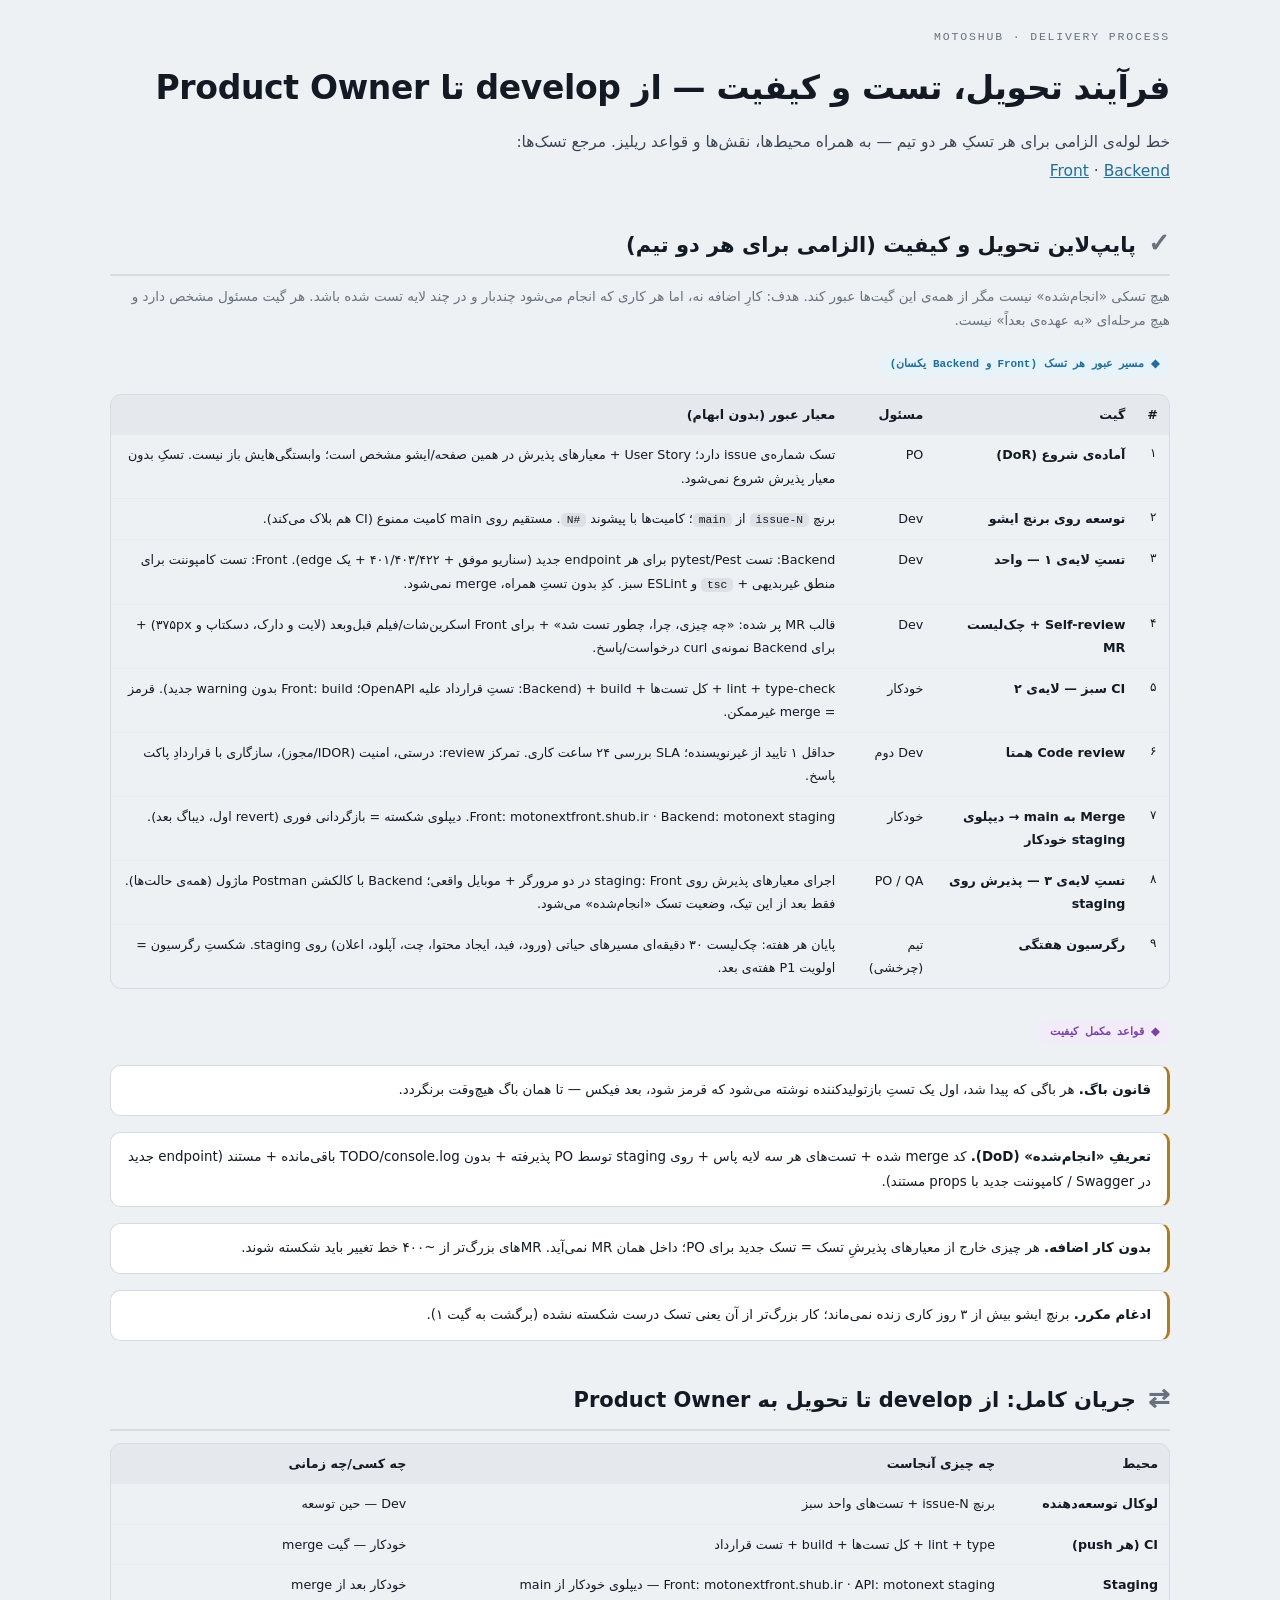
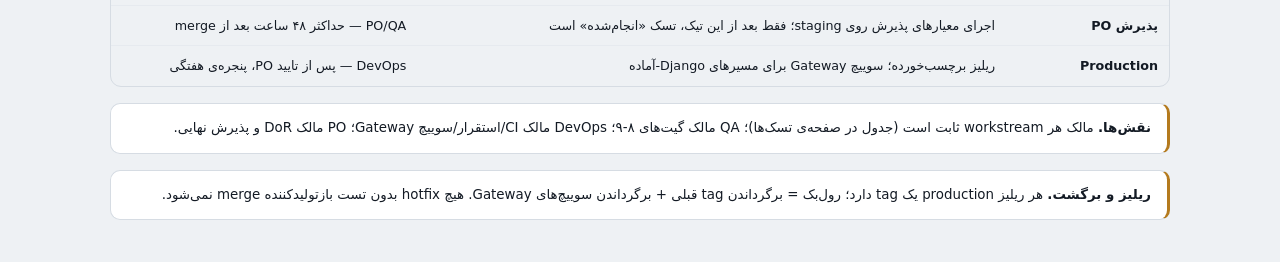
==== process/index.html @ 32d7a648 "docs: restructure to PO plan — split FE/BE tasks with implementation guides, product & software arch" ====
<!DOCTYPE html>
<html lang="fa" dir="rtl">
<head>
<meta charset="utf-8">
<meta name="viewport" content="width=device-width, initial-scale=1">
<title>Motoshub — برنامه‌ی تحویل: تسک‌های تیم Front و Backend</title>
<style>
  :root{
    --bg:#eef1f4;--panel:#ffffff;--line:#d6dce3;--line2:#e6eaef;
    --ink:#131a24;--ink2:#3a4655;--muted:#68727f;
    --front:#1f6f9e;--front-bg:#e8f2f9;
    --back:#7a41ad;--back-bg:#f2ebf9;
    --p1:#b23a52;--p2:#b47a1e;--p3:#3f7d63;
    --done:#2c7a56;--part:#a9791f;--todo:#a8394f;
    --est:#0f4c75;
    --mono:"SF Mono",ui-monospace,"JetBrains Mono",Menlo,Consolas,monospace;
    --sans:"Vazirmatn","Segoe UI",Tahoma,system-ui,Arial,sans-serif;
  }
  @media (prefers-color-scheme:dark){
    :root{--bg:#0c1116;--panel:#141b23;--line:#28323d;--line2:#1d252e;
      --ink:#e9eef4;--ink2:#c2ccd6;--muted:#8b96a3;
      --front:#5aa6d8;--front-bg:#14222e;--back:#b389df;--back-bg:#211a2e;
      --p1:#e07387;--p2:#d9ab5a;--p3:#63c495;
      --done:#5cc48d;--part:#d9ab5a;--todo:#e07387;--est:#6fb2e0;}
  }
  *{box-sizing:border-box}
  html{scroll-behavior:smooth}
  body{margin:0;background:var(--bg);color:var(--ink);font-family:var(--sans);
    line-height:1.85;padding:26px 16px}
  .wrap{max-width:1060px;margin:0 auto}
  .kicker{font-family:var(--mono);font-size:11.5px;letter-spacing:.16em;text-transform:uppercase;color:var(--muted);margin:0 0 10px}
  h1{font-size:clamp(24px,4.4vw,33px);font-weight:800;letter-spacing:-.01em;margin:0 0 10px}
  .lede{color:var(--ink2);font-size:15.5px;margin:0 0 8px;max-width:70ch}
  .meta-line{font-family:var(--mono);font-size:12px;color:var(--muted);margin:0 0 22px}
  .legend{background:var(--panel);border:1px solid var(--line);border-radius:12px;padding:14px 18px;margin:16px 0;font-size:13px}
  .legend b{font-size:13.5px}
  .row{display:flex;flex-wrap:wrap;gap:8px 14px;margin-top:8px;align-items:center}
  .pill{font-family:var(--mono);font-size:10.5px;padding:2px 8px;border-radius:20px;white-space:nowrap;font-weight:600}
  .p-done{background:rgba(44,122,86,.16);color:var(--done)} .p-part{background:rgba(169,121,31,.17);color:var(--part)} .p-todo{background:rgba(168,57,79,.15);color:var(--todo)}
  .p-p1{background:rgba(178,58,82,.14);color:var(--p1)} .p-p2{background:rgba(180,122,30,.15);color:var(--p2)} .p-p3{background:rgba(63,125,99,.15);color:var(--p3)}
  .est{font-family:var(--mono);font-size:11px;font-weight:700;color:var(--est);background:rgba(15,76,117,.10);padding:2px 8px;border-radius:6px;white-space:nowrap}
  @media (prefers-color-scheme:dark){.est{background:rgba(111,178,224,.12)}}
  .toc{background:var(--panel);border:1px solid var(--line);border-radius:12px;padding:12px 18px;margin:16px 0;font-size:13px;columns:2;column-gap:26px}
  .toc a{display:block;color:var(--front);text-decoration:none;padding:2px 0;break-inside:avoid}
  .toc a:hover{text-decoration:underline}
  @media (max-width:640px){.toc{columns:1}}
  .tblwrap{overflow-x:auto;border:1px solid var(--line);border-radius:11px;margin:12px 0}
  table{border-collapse:collapse;width:100%;font-size:12.7px;min-width:560px}
  th,td{padding:8px 11px;text-align:right;border-bottom:1px solid var(--line2);vertical-align:top}
  th{background:rgba(120,130,140,.07);font-weight:700}
  tr:last-child td{border-bottom:none}
  td.n,th.n{white-space:nowrap;font-family:var(--mono);font-size:11.5px;text-align:center;width:1%}
  tfoot td{font-weight:800;background:rgba(120,130,140,.05)}
  .phase{margin:40px 0 8px}
  .phase-h{display:flex;align-items:baseline;gap:12px;flex-wrap:wrap;border-bottom:2px solid var(--line);padding-bottom:9px}
  .phase-n{font-family:var(--mono);font-size:26px;font-weight:800;color:var(--muted);line-height:1}
  .phase-h h2{font-size:21px;margin:0;font-weight:800}
  .phase-goal{color:var(--muted);font-size:13.5px;margin:8px 0 0}
  .band{display:inline-flex;align-items:center;gap:7px;font-family:var(--mono);font-size:11px;font-weight:700;padding:3px 11px;border-radius:20px;margin:18px 0 4px}
  .band.f{background:var(--front-bg);color:var(--front)}
  .band.b{background:var(--back-bg);color:var(--back)}
  .task{background:var(--panel);border:1px solid var(--line);border-radius:12px;padding:15px 18px;margin:12px 0}
  .task.f{border-inline-start:3px solid var(--front)}
  .task.b{border-inline-start:3px solid var(--back)}
  .task-h{display:flex;align-items:center;gap:9px;flex-wrap:wrap}
  .task-id{font-family:var(--mono);font-size:12px;font-weight:700;color:var(--muted)}
  .task-h b{font-size:15.5px}
  .task-h .spacer{flex:1}
  .story{background:rgba(120,130,140,.06);border-radius:9px;padding:9px 13px;margin:11px 0;font-size:13.3px}
  .story .lbl{font-family:var(--mono);font-size:10px;letter-spacing:.1em;text-transform:uppercase;color:var(--muted);display:block;margin-bottom:2px}
  .desc{font-size:13.6px;color:var(--ink2);margin:10px 0}
  .desc code,td code,.ac code,.story code,.ears code{font-family:var(--mono);font-size:11.3px;background:rgba(120,130,140,.14);padding:1px 6px;border-radius:5px;color:var(--ink)}
  .ears{border-inline-start:3px solid var(--muted);padding:2px 12px;margin:9px 0;font-size:13px;color:var(--ink2);font-style:italic}
  .ac{margin:10px 0 4px;font-size:12.9px}
  .ac .lbl{font-family:var(--mono);font-size:10px;letter-spacing:.1em;text-transform:uppercase;color:var(--muted);display:block;margin-bottom:4px}
  .ac ul{margin:0;padding-inline-start:18px}
  .ac li{margin:3px 0}
  .dep{font-family:var(--mono);font-size:11.5px;color:var(--muted);margin-top:9px}
  .subhd{font-family:var(--mono);font-size:10.5px;letter-spacing:.1em;text-transform:uppercase;color:var(--muted);margin:12px 0 4px}
  .note{background:var(--panel);border:1px solid var(--line);border-inline-start:3px solid var(--p2);border-radius:10px;padding:12px 16px;margin:16px 0;font-size:13.4px}
  .foot{margin-top:46px;padding-top:16px;border-top:1px solid var(--line);font-family:var(--mono);font-size:11.5px;color:var(--muted);text-align:center;line-height:2}
  a{color:var(--front)}
</style>
<body>
<div class="wrap">
  <p class="kicker">Motoshub · Delivery Process</p>
  <h1>فرآیند تحویل، تست و کیفیت — از develop تا Product Owner</h1>
  <p class="lede">خط لوله‌ی الزامی برای هر تسکِ هر دو تیم — به همراه محیط‌ها، نقش‌ها و قواعد ریلیز. مرجع تسک‌ها: <a href="../tasks/frontend/">Front</a> · <a href="../tasks/backend/">Backend</a></p>
<section class="phase" id="pipeline">
    <div class="phase-h"><span class="phase-n">✓</span><h2>پایپ‌لاین تحویل و کیفیت (الزامی برای هر دو تیم)</h2></div>
    <p class="phase-goal">هیچ تسکی «انجام‌شده» نیست مگر از همه‌ی این گیت‌ها عبور کند. هدف: کارِ اضافه نه، اما هر کاری که انجام می‌شود چندبار و در چند لایه تست شده باشد. هر گیت مسئول مشخص دارد و هیچ مرحله‌ای «به عهده‌ی بعداً» نیست.</p>

    <div class="band f">◆ مسیر عبور هر تسک (Front و Backend یکسان)</div>
    <div class="tblwrap"><table>
      <thead><tr><th>#</th><th>گیت</th><th>مسئول</th><th>معیار عبور (بدون ابهام)</th></tr></thead>
      <tbody>
        <tr><td class="n">۱</td><td><b>آماده‌ی شروع (DoR)</b></td><td>PO</td><td>تسک شماره‌ی issue دارد؛ User Story + معیارهای پذیرش در همین صفحه/ایشو مشخص است؛ وابستگی‌هایش باز نیست. تسکِ بدون معیار پذیرش شروع نمی‌شود.</td></tr>
        <tr><td class="n">۲</td><td><b>توسعه روی برنچ ایشو</b></td><td>Dev</td><td>برنچ <code>issue-N</code> از <code>main</code>؛ کامیت‌ها با پیشوند <code>#N</code>. مستقیم روی main کامیت ممنوع (CI هم بلاک می‌کند).</td></tr>
        <tr><td class="n">۳</td><td><b>تستِ لایه‌ی ۱ — واحد</b></td><td>Dev</td><td>Backend: تست pytest/Pest برای هر endpoint جدید (سناریو موفق + ۴۰۱/۴۰۳/۴۲۲ + یک edge). Front: تست کامپوننت برای منطق غیربدیهی + <code>tsc</code> و ESLint سبز. کدِ بدون تستِ همراه، merge نمی‌شود.</td></tr>
        <tr><td class="n">۴</td><td><b>Self-review + چک‌لیست MR</b></td><td>Dev</td><td>قالب MR پر شده: «چه چیزی، چرا، چطور تست شد» + برای Front اسکرین‌شات/فیلم قبل‌وبعد (لایت و دارک، دسکتاپ و ۳۷۵px) + برای Backend نمونه‌ی curl درخواست/پاسخ.</td></tr>
        <tr><td class="n">۵</td><td><b>CI سبز — لایه‌ی ۲</b></td><td>خودکار</td><td>lint + type-check + کل تست‌ها + build + (Backend: تستِ قرارداد علیه OpenAPI؛ Front: build بدون warning جدید). قرمز = merge غیرممکن.</td></tr>
        <tr><td class="n">۶</td><td><b>Code review همتا</b></td><td>Dev دوم</td><td>حداقل ۱ تایید از غیرنویسنده؛ SLA بررسی ۲۴ ساعت کاری. تمرکز review: درستی، امنیت (IDOR/مجوز)، سازگاری با قراردادِ پاکت پاسخ.</td></tr>
        <tr><td class="n">۷</td><td><b>Merge به main → دیپلوی staging خودکار</b></td><td>خودکار</td><td>Front: motonextfront.shub.ir · Backend: motonext staging. دیپلوی شکسته = بازگردانی فوری (revert اول، دیباگ بعد).</td></tr>
        <tr><td class="n">۸</td><td><b>تستِ لایه‌ی ۳ — پذیرش روی staging</b></td><td>PO / QA</td><td>اجرای معیارهای پذیرش روی staging: Front در دو مرورگر + موبایل واقعی؛ Backend با کالکشن Postman ماژول (همه‌ی حالت‌ها). فقط بعد از این تیک، وضعیت تسک «انجام‌شده» می‌شود.</td></tr>
        <tr><td class="n">۹</td><td><b>رگرسیون هفتگی</b></td><td>تیم (چرخشی)</td><td>پایان هر هفته: چک‌لیست ۳۰ دقیقه‌ای مسیرهای حیاتی (ورود، فید، ایجاد محتوا، چت، آپلود، اعلان) روی staging. شکستِ رگرسیون = اولویت P1 هفته‌ی بعد.</td></tr>
      </tbody>
    </table></div>

    <div class="band b">◆ قواعد مکمل کیفیت</div>
    <div class="note"><b>قانون باگ.</b> هر باگی که پیدا شد، اول یک تستِ بازتولیدکننده نوشته می‌شود که قرمز شود، بعد فیکس — تا همان باگ هیچ‌وقت برنگردد.</div>
    <div class="note"><b>تعریفِ «انجام‌شده» (DoD).</b> کد merge شده + تست‌های هر سه لایه پاس + روی staging توسط PO پذیرفته + بدون TODO/console.log باقی‌مانده + مستند (endpoint جدید در Swagger / کامپوننت جدید با props مستند).</div>
    <div class="note"><b>بدون کار اضافه.</b> هر چیزی خارج از معیارهای پذیرشِ تسک = تسک جدید برای PO؛ داخل همان MR نمی‌آید. MRهای بزرگ‌تر از ~۴۰۰ خط تغییر باید شکسته شوند.</div>
    <div class="note"><b>ادغام مکرر.</b> برنچ ایشو بیش از ۳ روز کاری زنده نمی‌ماند؛ کار بزرگ‌تر از آن یعنی تسک درست شکسته نشده (برگشت به گیت ۱).</div>
  </section>

  <section class="phase" id="flow">
    <div class="phase-h"><span class="phase-n">⇄</span><h2>جریان کامل: از develop تا تحویل به Product Owner</h2></div>
    <div class="tblwrap"><table>
      <thead><tr><th>محیط</th><th>چه چیزی آنجاست</th><th>چه کسی/چه زمانی</th></tr></thead>
      <tbody>
        <tr><td><b>لوکال توسعه‌دهنده</b></td><td>برنچ issue-N + تست‌های واحد سبز</td><td>Dev — حین توسعه</td></tr>
        <tr><td><b>CI (هر push)</b></td><td>lint + type + کل تست‌ها + build + تست قرارداد</td><td>خودکار — گیت merge</td></tr>
        <tr><td><b>Staging</b></td><td>Front: motonextfront.shub.ir · API: motonext staging — دیپلوی خودکار از main</td><td>خودکار بعد از merge</td></tr>
        <tr><td><b>پذیرش PO</b></td><td>اجرای معیارهای پذیرش روی staging؛ فقط بعد از این تیک، تسک «انجام‌شده» است</td><td>PO/QA — حداکثر ۴۸ ساعت بعد از merge</td></tr>
        <tr><td><b>Production</b></td><td>ریلیز برچسب‌خورده؛ سوییچ Gateway برای مسیرهای Django-آماده</td><td>DevOps — پس از تایید PO، پنجره‌ی هفتگی</td></tr>
      </tbody>
    </table></div>
    <div class="note"><b>نقش‌ها.</b> مالک هر workstream ثابت است (جدول در صفحه‌ی تسک‌ها)؛ QA مالک گیت‌های ۸-۹؛ DevOps مالک CI/استقرار/سوییچ Gateway؛ PO مالک DoR و پذیرش نهایی.</div>
    <div class="note"><b>ریلیز و برگشت.</b> هر ریلیز production یک tag دارد؛ رول‌بک = برگرداندن tag قبلی + برگرداندن سوییچ‌های Gateway. هیچ hotfix بدون تست بازتولیدکننده merge نمی‌شود.</div>
  </section>

</div>
</body>
</html>
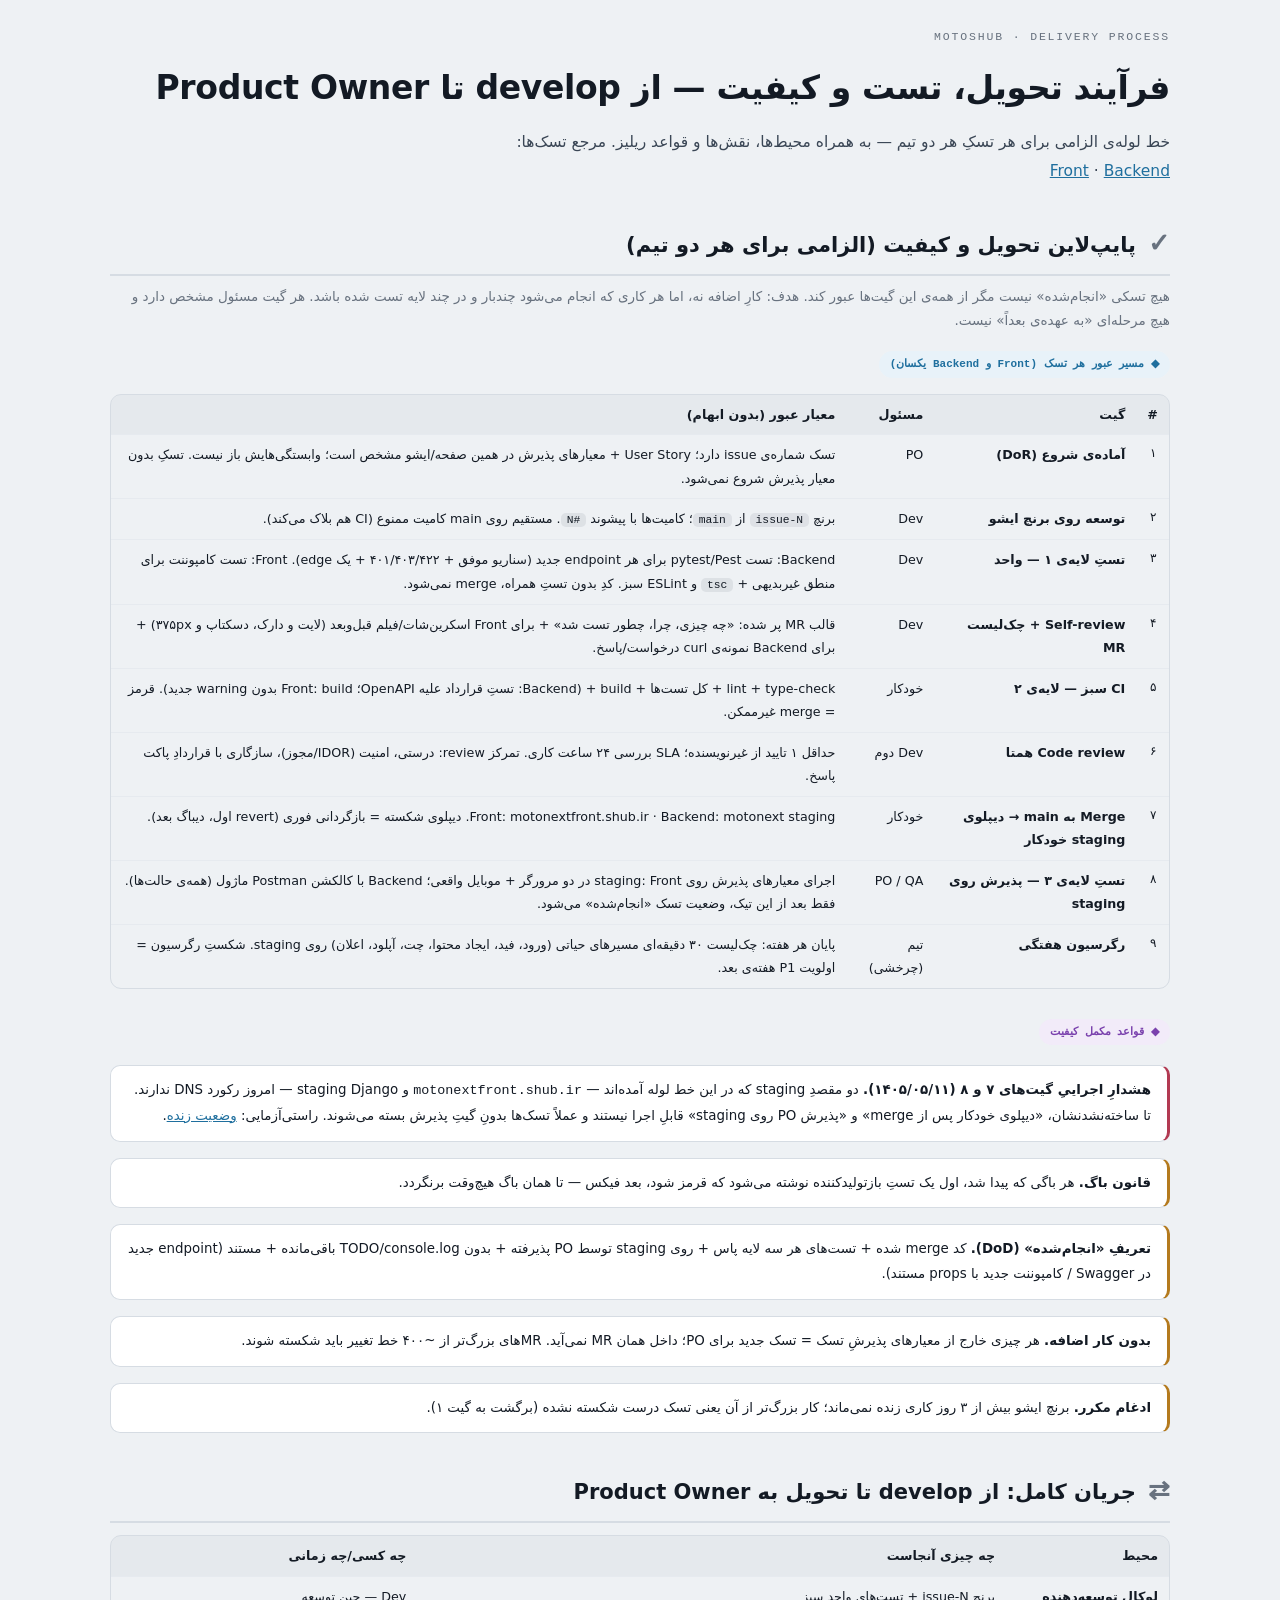
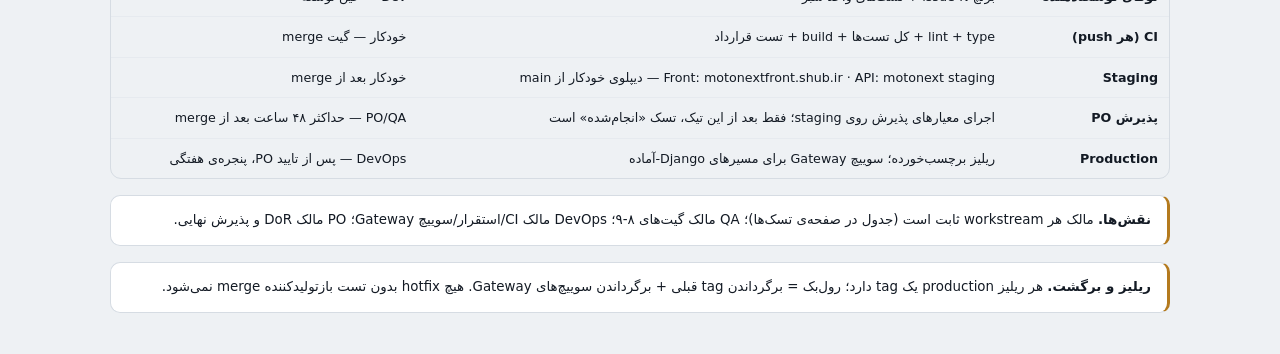
==== commit daeb6749: "docs: verified live status — correct the "293 ops in production" premise, fix link/arithmetic debt, " ====
--- a/process/index.html
+++ b/process/index.html
@@ -107,6 +107,7 @@
     </table></div>
 
     <div class="band b">◆ قواعد مکمل کیفیت</div>
+    <div class="note" style="border-inline-start-color:var(--p1)"><b>هشدارِ اجراییِ گیت‌های ۷ و ۸ (۱۴۰۵/۰۵/۱۱).</b> دو مقصدِ staging که در این خط لوله آمده‌اند — <code>motonextfront.shub.ir</code> و staging Django — امروز رکورد DNS ندارند. تا ساخته‌نشدنشان، «دیپلوی خودکار پس از merge» و «پذیرش PO روی staging» قابلِ اجرا نیستند و عملاً تسک‌ها بدونِ گیتِ پذیرش بسته می‌شوند. راستی‌آزمایی: <a href="../status/#envs">وضعیت زنده</a>.</div>
     <div class="note"><b>قانون باگ.</b> هر باگی که پیدا شد، اول یک تستِ بازتولیدکننده نوشته می‌شود که قرمز شود، بعد فیکس — تا همان باگ هیچ‌وقت برنگردد.</div>
     <div class="note"><b>تعریفِ «انجام‌شده» (DoD).</b> کد merge شده + تست‌های هر سه لایه پاس + روی staging توسط PO پذیرفته + بدون TODO/console.log باقی‌مانده + مستند (endpoint جدید در Swagger / کامپوننت جدید با props مستند).</div>
     <div class="note"><b>بدون کار اضافه.</b> هر چیزی خارج از معیارهای پذیرشِ تسک = تسک جدید برای PO؛ داخل همان MR نمی‌آید. MRهای بزرگ‌تر از ~۴۰۰ خط تغییر باید شکسته شوند.</div>
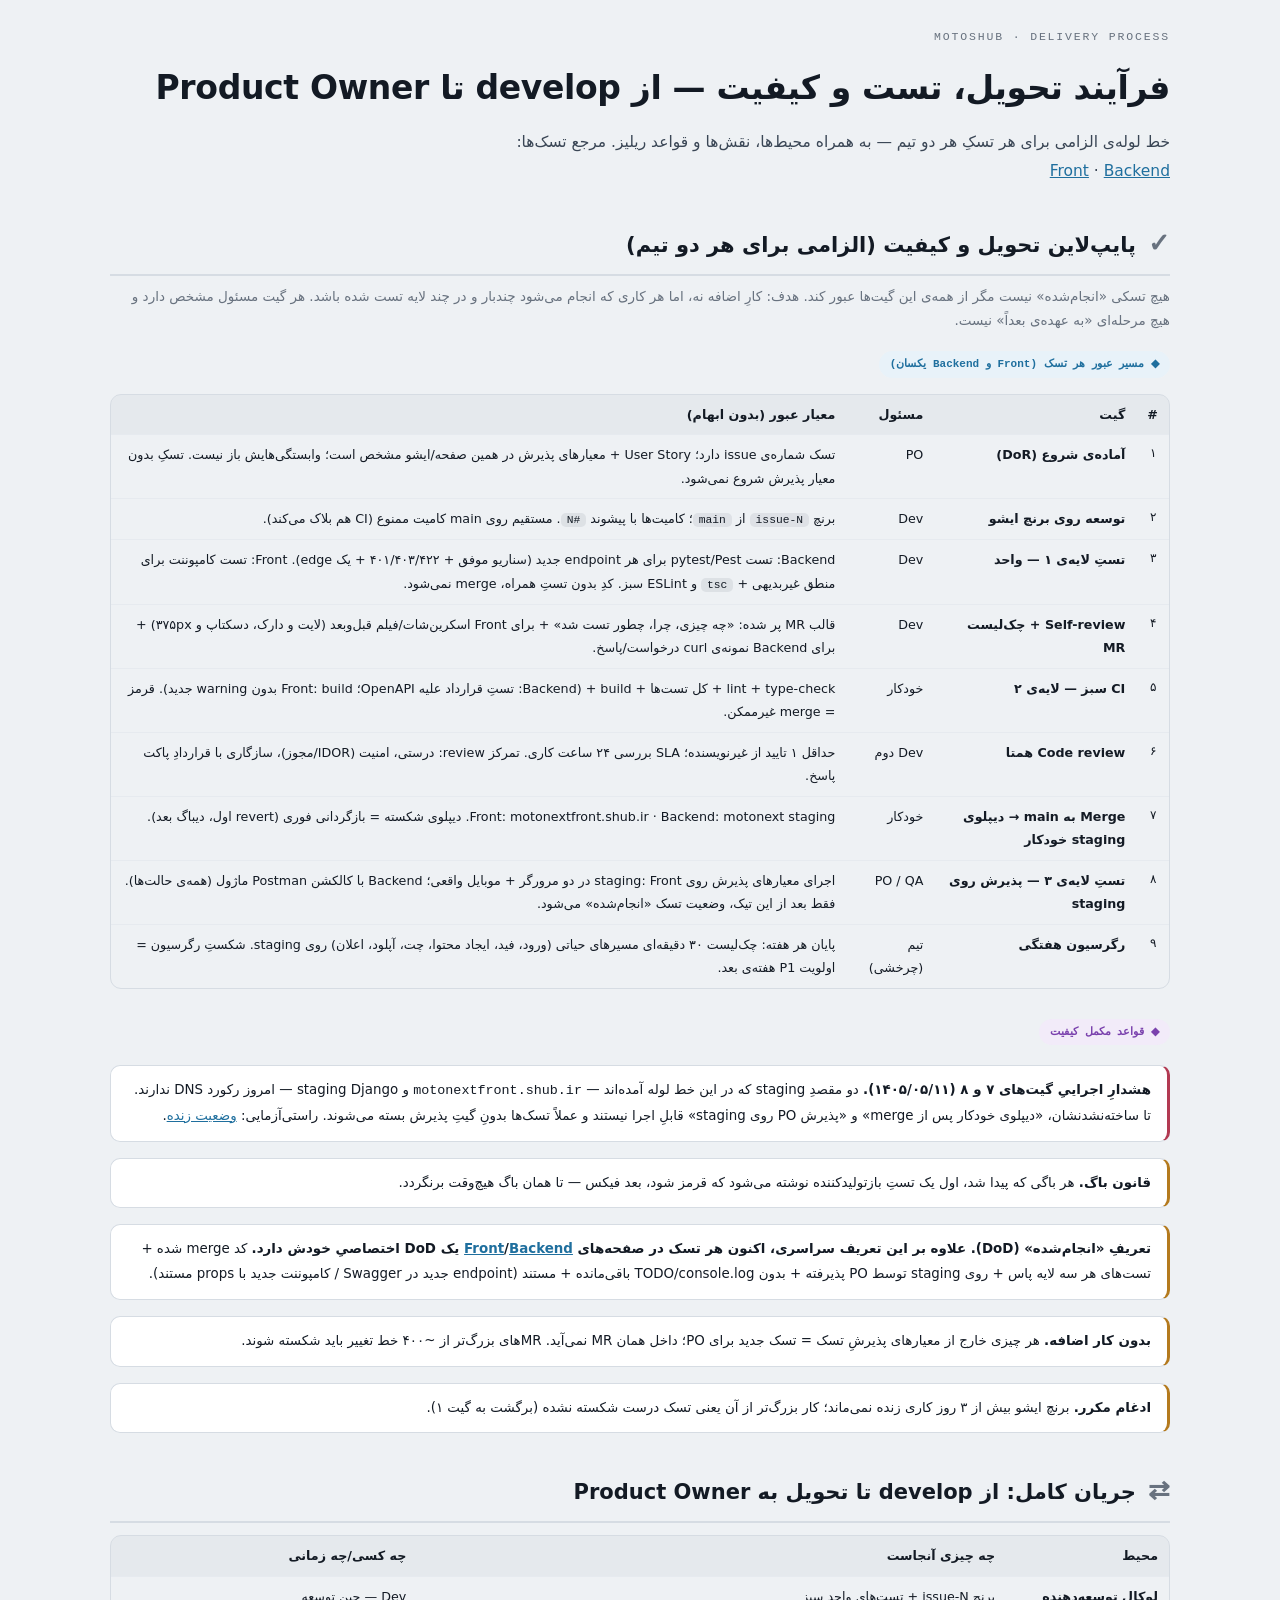
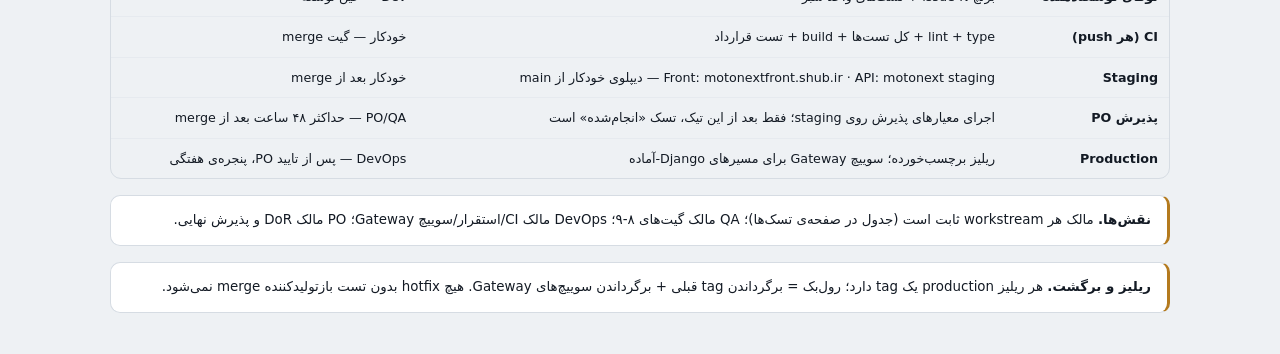
==== commit c35d1c7b: "docs: fold the scope & chat specs into the task pages; drop standalone spec/ pages Per feedback: the" ====
--- a/process/index.html
+++ b/process/index.html
@@ -109,7 +109,7 @@
     <div class="band b">◆ قواعد مکمل کیفیت</div>
     <div class="note" style="border-inline-start-color:var(--p1)"><b>هشدارِ اجراییِ گیت‌های ۷ و ۸ (۱۴۰۵/۰۵/۱۱).</b> دو مقصدِ staging که در این خط لوله آمده‌اند — <code>motonextfront.shub.ir</code> و staging Django — امروز رکورد DNS ندارند. تا ساخته‌نشدنشان، «دیپلوی خودکار پس از merge» و «پذیرش PO روی staging» قابلِ اجرا نیستند و عملاً تسک‌ها بدونِ گیتِ پذیرش بسته می‌شوند. راستی‌آزمایی: <a href="../status/#envs">وضعیت زنده</a>.</div>
     <div class="note"><b>قانون باگ.</b> هر باگی که پیدا شد، اول یک تستِ بازتولیدکننده نوشته می‌شود که قرمز شود، بعد فیکس — تا همان باگ هیچ‌وقت برنگردد.</div>
-    <div class="note"><b>تعریفِ «انجام‌شده» (DoD).</b> کد merge شده + تست‌های هر سه لایه پاس + روی staging توسط PO پذیرفته + بدون TODO/console.log باقی‌مانده + مستند (endpoint جدید در Swagger / کامپوننت جدید با props مستند).</div>
+    <div class="note"><b>تعریفِ «انجام‌شده» (DoD). علاوه بر این تعریف سراسری، اکنون هر تسک در صفحه‌های <a href="../tasks/frontend/">Front</a>/<a href="../tasks/backend/">Backend</a> یک DoD اختصاصیِ خودش دارد.</b> کد merge شده + تست‌های هر سه لایه پاس + روی staging توسط PO پذیرفته + بدون TODO/console.log باقی‌مانده + مستند (endpoint جدید در Swagger / کامپوننت جدید با props مستند).</div>
     <div class="note"><b>بدون کار اضافه.</b> هر چیزی خارج از معیارهای پذیرشِ تسک = تسک جدید برای PO؛ داخل همان MR نمی‌آید. MRهای بزرگ‌تر از ~۴۰۰ خط تغییر باید شکسته شوند.</div>
     <div class="note"><b>ادغام مکرر.</b> برنچ ایشو بیش از ۳ روز کاری زنده نمی‌ماند؛ کار بزرگ‌تر از آن یعنی تسک درست شکسته نشده (برگشت به گیت ۱).</div>
   </section>
